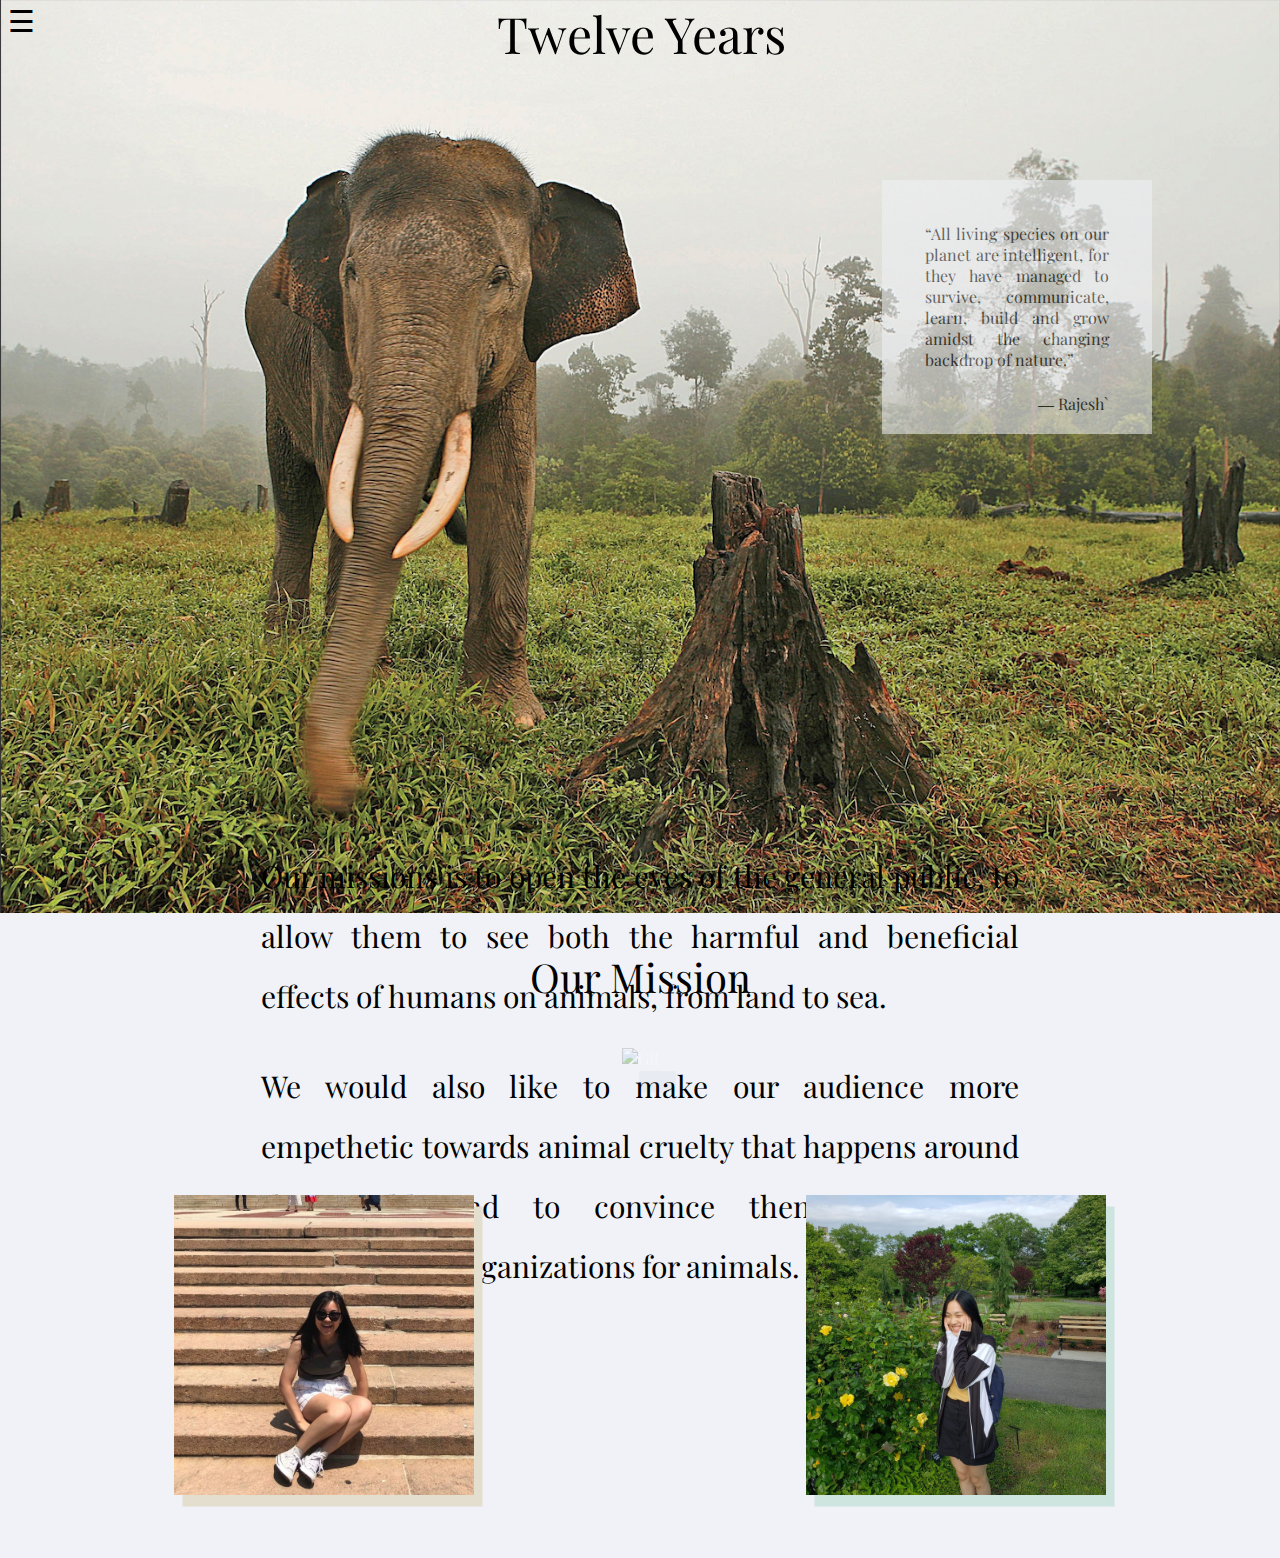
==== index.html @ f33ebe80 "added to index" ====
<!DOCTYPE html>
<html>
<link rel="stylesheet" href="index.css">
<link href="https://fonts.googleapis.com/css?family=Playfair+Display&display=swap" rel="stylesheet">

<head>
<meta name="viewport" content="width=device-width, initial-scale=1">
</head>
<body height=100%>
<div id="myNav" class="overlay">
  <a href="javascript:void(0)" class="closebtn" onclick="closeNav()">&times;</a>
  <br>
  <br>
  <br>
  <div class="column">
   <a style="padding-top:10px" id="sidebar1" href="asia.html">Asia</a>
     <a id="sidebar" href="asia.html#cities">Cities<a>
     <a id="sidebar" href="asia.html#taming">Taming<a>
     <a id="sidebar" href="asia.html#habitat">Loss of Habitat<a>
     <a id="sidebar" href="asia.html#transportation">Transportation<a>
   </div>
   <br>
   <br>
   <br>
  <div class="column">
   <a id="sidebar2" href="america.html">America</a>
     <a id="sidebar" href="america.html#cities">Cities<a>
     <a id="sidebar" href="america.html#taming">Taming<a>
     <a id="sidebar" href="america.html#habitat">Loss of Habitat<a>
     <a id="sidebar" href="america.html#transportation">Transportation<a>
 </div>
 <br>
 <br>
 <br>
    <div class="column">
    <a id="sidebar2" href="africa.html">Africa</a>
     <a id="sidebar" href="africa.html#cities">Cities<a>
     <a id="sidebar" href="africa.html#taming">Taming<a>
     <a id="sidebar" href="africa.html#Habitat">Loss of Habitat<a>
     <a id="sidebar" href="africa.html#tranportation">Transportation<a>
 </div>
 <br>
 <br>
 <br>
    <div class="column">
   <a id="sidebar2" href="antarctica.html">Antarctica</a>
     <a id="sidebar" href="antarctica.html#cities">Cities<a>
     <a id="sidebar" href="antarctica.html#cities">Taming<a>
     <a id="sidebar" href="antarctica.html#cities">Loss of Habitat<a>
     <a id="sidebar" href="antarctica.html#cities">Transportation<a>
     </div>
  <a id="bot" href="contact.html" class="bottomleft">Contact Us!</a>
 </div>

  <div class="leftcolumn">
	   <span style="font-size:30px;cursor:pointer" onclick="openNav()">&#9776;</span>
  </div>
  <div class="rightcolumn">

    <div id="main">
	   </div>
  </div>

<script>
/* Open when someone clicks on the span element */
function openNav() {
  document.getElementById("myNav").style.width = "100%";
}

/* Close when someone clicks on the "x" symbol inside the overlay */
function closeNav() {
  document.getElementById("myNav").style.width = "0%";
}
</script>
<h2><center>
    Twelve Years&nbsp;&nbsp;
  </h2></center>
    <br>
    <br>
    <br>
    <br>
    <div class="card">
      <p style="margin:0px;padding:10%;color:black">“All living species on our planet are intelligent, for they have managed to survive, communicate, learn, build and grow amidst the changing backdrop of nature.”
      </p>
      <p style="margin:0px;text-align:right;color:black">― Rajesh`</p>
    </div>
    <br>

    <center>
      <div class="container">
      <img class="image" src="pics/giphy.gif" alt="Gif"></img>
      <div class="top-center"><h3>Our Mission</h3></div>
      <div class="bottom-center">
        <p style="color:black">Our missions is to open the eyes of the general public, to allow them to see both the harmful and beneficial effects of humans on animals, from land to sea.</p>
        <p style="color:black">We would also like to make our audience more empethetic towards animal cruelty that happens around the world and to convince them to support philanthropic organizations for animals. </p>
      </div>
    </center>

    <div class="column1">
    <center>
    <div class="flip-card" style="box-shadow: 8.5px 11.5px #e4dece;background-color:#ede9de">
      <div class="flip-card-inner">
      <div class="flip-card-front">
        <img src="pics/endar.JPG" alt="Endar" style="width:300px;height:300px;">
      </div>
      <div class="flip-card-back" style="background-color: #ede9de">
        <h1>Endar Li</h1>
        <p style="text-align:center">Creater</p>
        <p>ο From New York, New York</p>
        <p>ο Ardent supporter of dim sum</p>
        <p>ο Loves memes.</p>
      </div>
    </center>
      </div>
    </div>
    </div>

    <div class="column1">
    <center>
    <div class="flip-card" style="box-shadow: 8.5px 11.5px #cee4de;background-color:#deede9">
      <div class="flip-card-inner">
      <div class="flip-card-front">
        <img src="pics/shirley.JPG" alt="Shirley" style="width:300px;height:300px;">
      </div>
      <div class="flip-card-back" style="background-color:#deede9">
        <h1>Shirley Tom</h1>
        <p style="text-align:center">Creater</p>
        <p>ο Loves teacup pomeranians.</p>
      </div>
      </div>
    </div>
  </center>
  </div>
</body>
</html>
---- index.css ----
/*paragraphs*/
body {
  font-family: 'Playfair Display', serif;
  background-color: #f0f2f7ff;
  transition: background-color .5s;
  background-image: url("pics/elephant.png");
  background-repeat: no-repeat;
  background-attachment: scroll;
  background-size: 100%;
  margin-top: 0px;
}

h1 {
  color: grey
}
h2 {
  font-size: 50px;
  color: black;
  margin-top: 0px;
  font-weight: normal;
}
h3 {
  font-size: 40px;
  color: black;
  margin-top: 0px;
  font-weight: normal;
}
p {
  color: grey;
  text-align: justify;
  padding-left: 10%;
  padding-right: 10%;
}
/* The Overlay (background) */
.overlay {
  /* Height & width depends on how you want to reveal the overlay (see JS below) */
  height: 100%;
  width: 0;
  position: fixed; /* Stay in place */
  z-index: 1; /* Sit on top */
  left: 0;
  top: 0;
  background-color: rgb(0,0,0); /* Black fallback color */
  background-color: rgba(0,0,0, 0.7); /* Black w/opacity */
  overflow-x: hidden; /* Disable horizontal scroll */
  transition: 0.5s; /* 0.5 second transition effect to slide in or slide down the overlay (height or width, depending on reveal) */
  column-count: 4;
  column-gap: 20px;

}

/* Position the content inside the overlay */
.overlay-content {
  position: relative;
  top: 25%; /* 25% from the top */
  width: 100%; /* 100% width */
  text-align: center; /* Centered text/links */
  margin-top: 30px; /* 30px top margin to avoid conflict with the close button on smaller screens */
}

/* The navigation links inside the overlay */
.overlay a {
  padding: 8px;
  text-decoration: none;
  font-size: 20px;
  color: #f1f1f1;
  display: block; /* Display block instead of inline */
  transition: 0.3s; /* Transition effects on hover (color) */
}

/* When you mouse over the navigation links, change their color */
.overlay a:hover, .overlay a:focus {
  color: #818181;
}

/* Position the close button (top right corner) */
.overlay .closebtn {
  position: absolute;
  top: 20px;
  right: 45px;
  font-size: 60px;
}

#sidebar {
  padding: 32px 8px 8px 24px;
  font-size: 17px;

}
#sidebar1 {
  font-family: 'Playfair Display', serif;
  font-size: 25px;
  transition: 0.3s;
  padding-bottom: 2px;
  font-family: 'Playfair Display', serif;
}
#sidebar2 {
  font-family: 'Playfair Display', serif;
  font-size: 25px;
  transition: 0.3s;
  padding-top: 23px;
  padding-bottom: 2px;
}

#bot {
  font-family: 'Playfair Display', serif;
  font-size: 25px;
  transition: 0.3s;
  bottom: 25px;
  left: 8px;
}
/* When the height of the screen is less than 450 pixels, change the font-size of the links and position the close button again, so they don't overlap */
@media screen and (max-height: 450px) {
  .overlay a {font-size: 20px}
  .overlay .closebtn {
    font-size: 40px;
    top: 15px;
    right: 35px;
  }
}
@media screen and (max-height: 670px) {
  .card {
    font-size: 12px;
  }
}
.card {
   padding: 20px;
   position: absolute;
   top: 20%;
   right: 10%;
   width: 230px;
   background-color: #f0f2f7ff;
   opacity: .55;
}
/* The flip card container - set the width and height to whatever you want. We have added the border property to demonstrate that the flip itself goes out of the box on hover (remove perspective if you don't want the 3D effect */
.flip-card {
  width: 300px;
  height: 300px;
  perspective: 1000px; /* Remove this if you don't want the 3D effect */
}

/* This container is needed to position the front and back side */
.flip-card-inner {
  position: relative;
  width: 100%;
  height: 100%;
  text-align: center;
  transition: transform 0.8s;
  transform-style: preserve-3d;
}

/* Do an horizontal flip when you move the mouse over the flip box container */
.flip-card:hover .flip-card-inner {
  transform: rotateY(180deg);
}

/* Position the front and back side */
.flip-card-front, .flip-card-back {
  position: absolute;
  width: 100%;
  height: 100%;
  backface-visibility: hidden;
}

/* Style the front side (fallback if image is missing) */
.flip-card-front {
  background-color: #bbb;
  color: black;
}

/* Style the back side */
.flip-card-back {
  color: white;
  transform: rotateY(180deg);
  height: 300px;
  width: 300px;
}
/* Responsive columns */
@media screen and (max-width: 900px) {
  .column1 {
    width: 100% !important;
    display: block;
    margin-bottom: 20px;
  }
  .row {
    margin-top: 220% !important;
  }
  .top-center {
    font-size: 30px !important
  }
  .bottom-center {
    top:43%;
    font-size: 20px !important;
    line-height: 1.5 !important;
  }
}
.column1 {
  float: left;
  width: 40%;
  padding: 0 5% 5% 5%;
}
.bottomleft{
  position: absolute;
  bottom: 100px;
  left: 10px;
}

.leftcolumn {
  float: left;
  width: fit-content;
}
.rightcolumn {
  float: right;
  height: -webkit-fill-available;
}
.image {
  margin: 8% 7.5% 10% 7.5%;
  opacity: .4;
  width: 75%;
  box-shadow: 17px 23px #dee2ed;
}
/* mission */
.container {
  margin-top: 58%;
  position: relative;
  text-align: center;
  color: white;
}
/* Bottom left text */
.bottom-center {
  transform: translate(-50%, -50%);
  position: absolute;
  width: 75%;
  left: 50%;
  line-height: 2;
  top: 50%;
  font-size: 30px;
  color: black;
  margin-top: 0px;
  font-weight: normal;
}
/* Top left text */
.top-center {
  transform: translate(-50%, -50%);
  position: absolute;
  left: 50%;
  top: 20%;
  font-size: 40px;
  color: black;
  margin-top: 0px;
  font-weight: normal;
}
/* Centered text */
.centered {
  position: absolute;
  top: 50%;
  left: 50%;
  transform: translate(-50%, -50%);
}
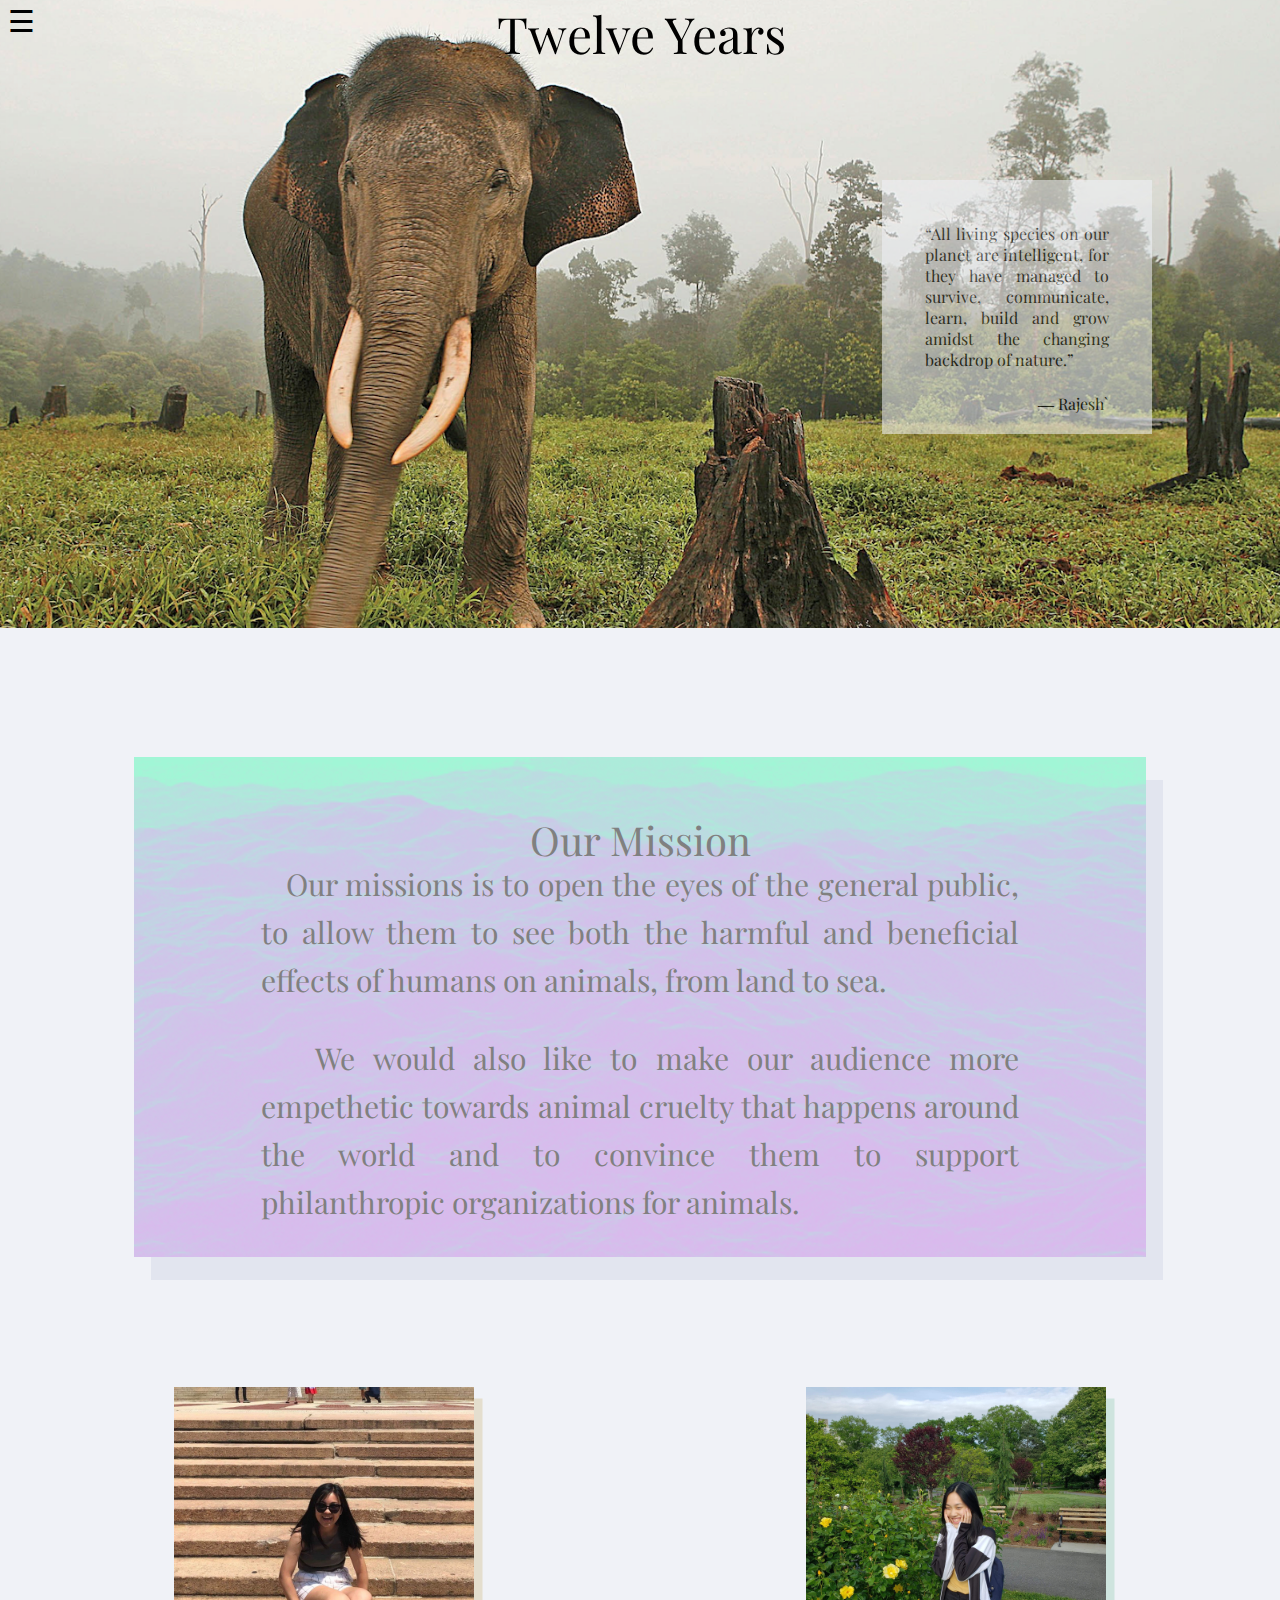
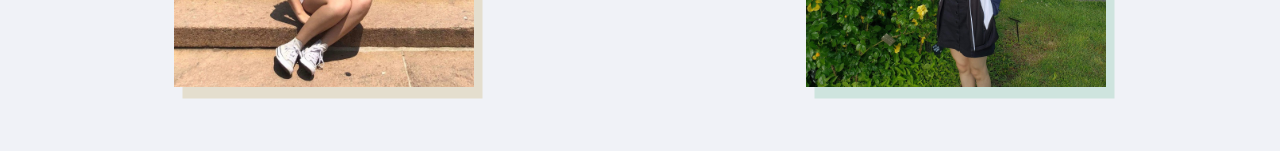
==== commit 93a8b5b2: "finished index" ====
--- a/index.html
+++ b/index.html
@@ -88,11 +88,11 @@
 
     <center>
       <div class="container">
-      <img class="image" src="pics/giphy.gif" alt="Gif"></img>
-      <div class="top-center"><h3>Our Mission</h3></div>
+      <img class="image" src="pics/waves.gif" alt="Gif"></img>
+      <div class="top-center"><h3 style="color:grey">Our Mission</h3></div>
       <div class="bottom-center">
-        <p style="color:black">Our missions is to open the eyes of the general public, to allow them to see both the harmful and beneficial effects of humans on animals, from land to sea.</p>
-        <p style="color:black">We would also like to make our audience more empethetic towards animal cruelty that happens around the world and to convince them to support philanthropic organizations for animals. </p>
+        <p style="margin-top:0px;">&nbsp;&nbsp;&nbsp;Our missions is to open the eyes of the general public, to allow them to see both the harmful and beneficial effects of humans on animals, from land to sea.</p>
+        <p>&nbsp;&nbsp;&nbsp;We would also like to make our audience more empethetic towards animal cruelty that happens around the world and to convince them to support philanthropic organizations for animals. </p>
       </div>
     </center>
 
--- a/index.css
+++ b/index.css
@@ -7,6 +7,7 @@
   background-repeat: no-repeat;
   background-attachment: scroll;
   background-size: 100%;
+  height: 100%;
   margin-top: 0px;
 }
 
@@ -22,7 +23,6 @@
 h3 {
   font-size: 40px;
   color: black;
-  margin-top: 0px;
   font-weight: normal;
 }
 p {
@@ -189,8 +189,8 @@
   }
   .bottom-center {
     top:43%;
-    font-size: 20px !important;
-    line-height: 1.5 !important;
+    font-size: 19px !important;
+    line-height: 1 !important;
   }
 }
 .column1 {
@@ -215,12 +215,13 @@
 .image {
   margin: 8% 7.5% 10% 7.5%;
   opacity: .4;
-  width: 75%;
-  box-shadow: 17px 23px #dee2ed;
+  width: 80%;
+  height: 500px;
+  box-shadow: 17px 23px #ced4e4;
 }
 /* mission */
 .container {
-  margin-top: 58%;
+  margin-top: 35%;
   position: relative;
   text-align: center;
   color: white;
@@ -231,8 +232,8 @@
   position: absolute;
   width: 75%;
   left: 50%;
-  line-height: 2;
-  top: 50%;
+  line-height: 160%;
+  top: 55%;
   font-size: 30px;
   color: black;
   margin-top: 0px;
@@ -243,7 +244,7 @@
   transform: translate(-50%, -50%);
   position: absolute;
   left: 50%;
-  top: 20%;
+  top: 25%;
   font-size: 40px;
   color: black;
   margin-top: 0px;
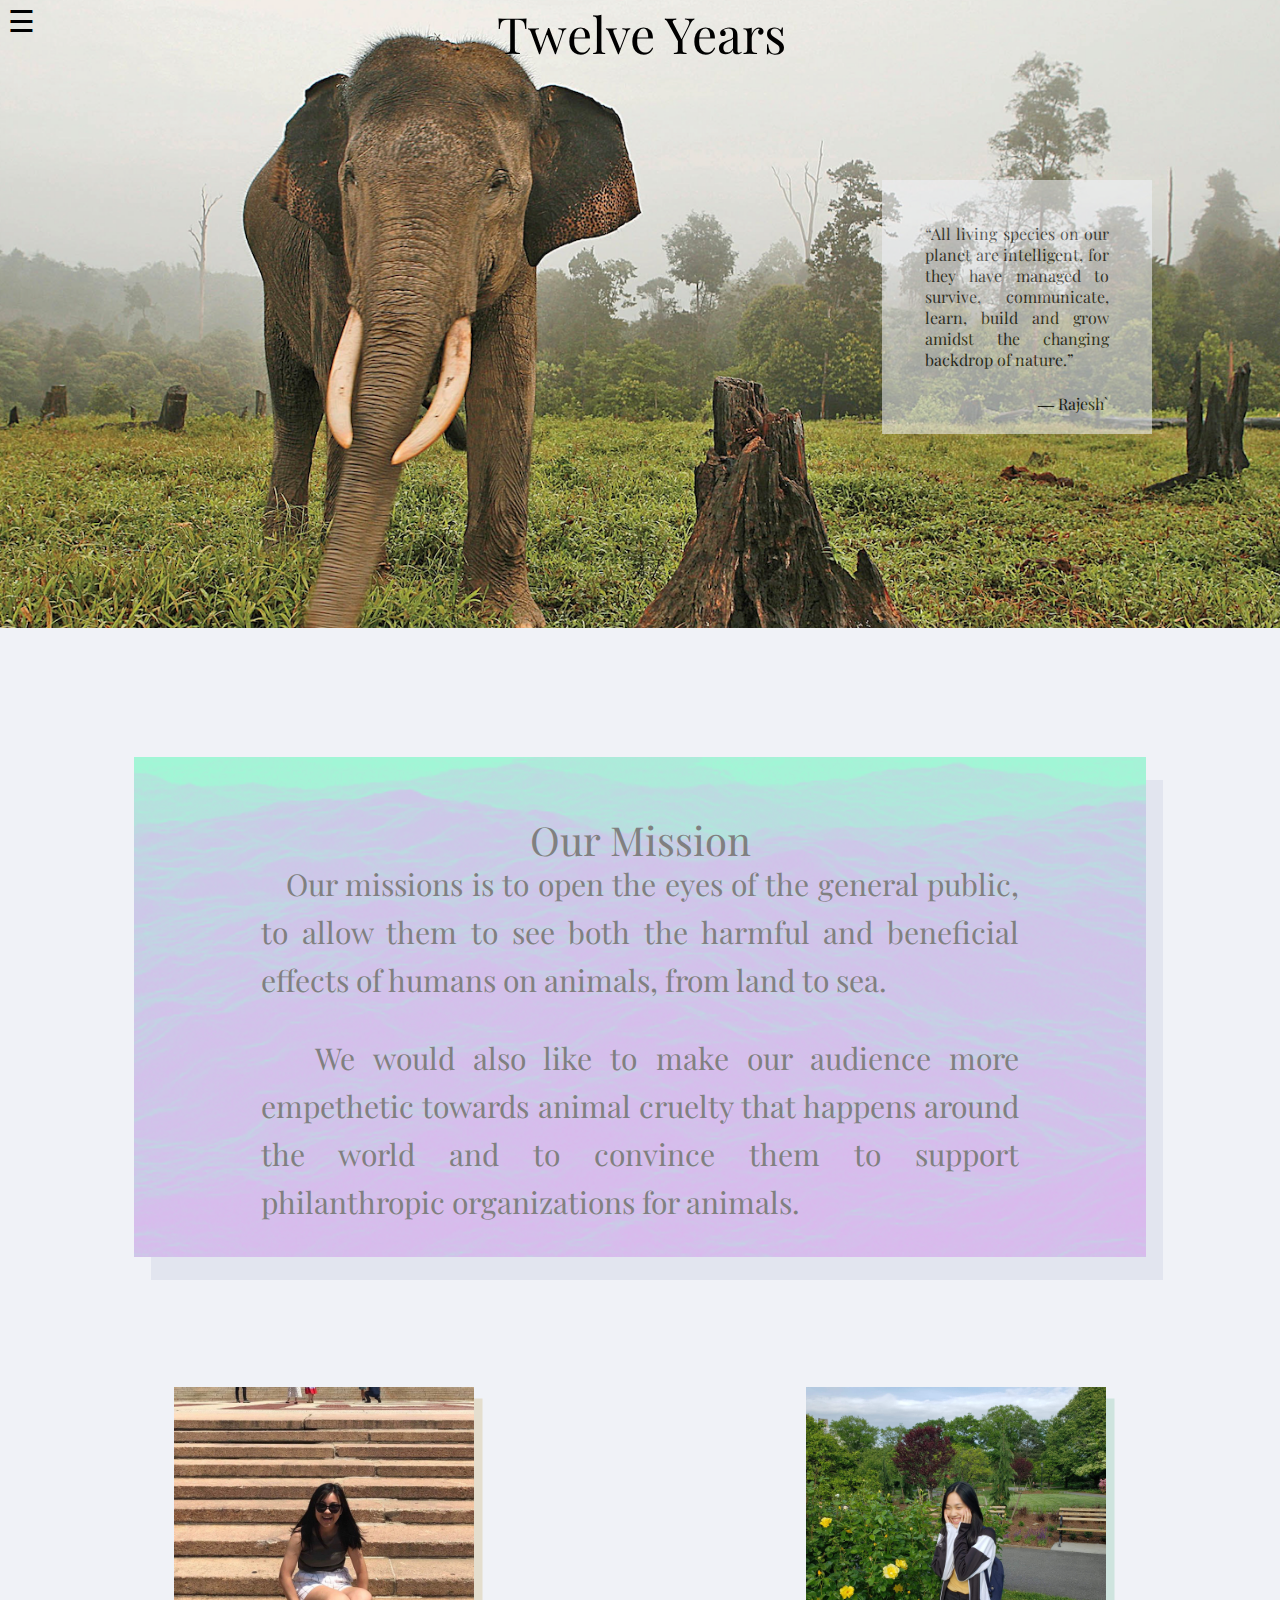
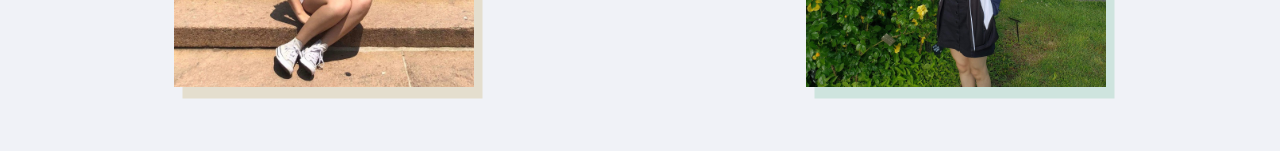
==== commit 6079d436: "j" ====
--- a/index.html
+++ b/index.html
@@ -106,9 +106,9 @@
       <div class="flip-card-back" style="background-color: #ede9de">
         <h1>Endar Li</h1>
         <p style="text-align:center">Creater</p>
-        <p>ο From New York, New York</p>
-        <p>ο Ardent supporter of dim sum</p>
-        <p>ο Loves memes.</p>
+        <p>○ From New York, New York</p>
+        <p>○ Ardent supporter of dim sum</p>
+        <p>○ Loves memes.</p>
       </div>
     </center>
       </div>
@@ -125,7 +125,9 @@
       <div class="flip-card-back" style="background-color:#deede9">
         <h1>Shirley Tom</h1>
         <p style="text-align:center">Creater</p>
-        <p>ο Loves teacup pomeranians.</p>
+        <p>○ Wants to go to Paris.</p>
+        <p>○ Loves pomeranians.</p>
+        <p>○ Huge fan of pasta.</p>
       </div>
       </div>
     </div>
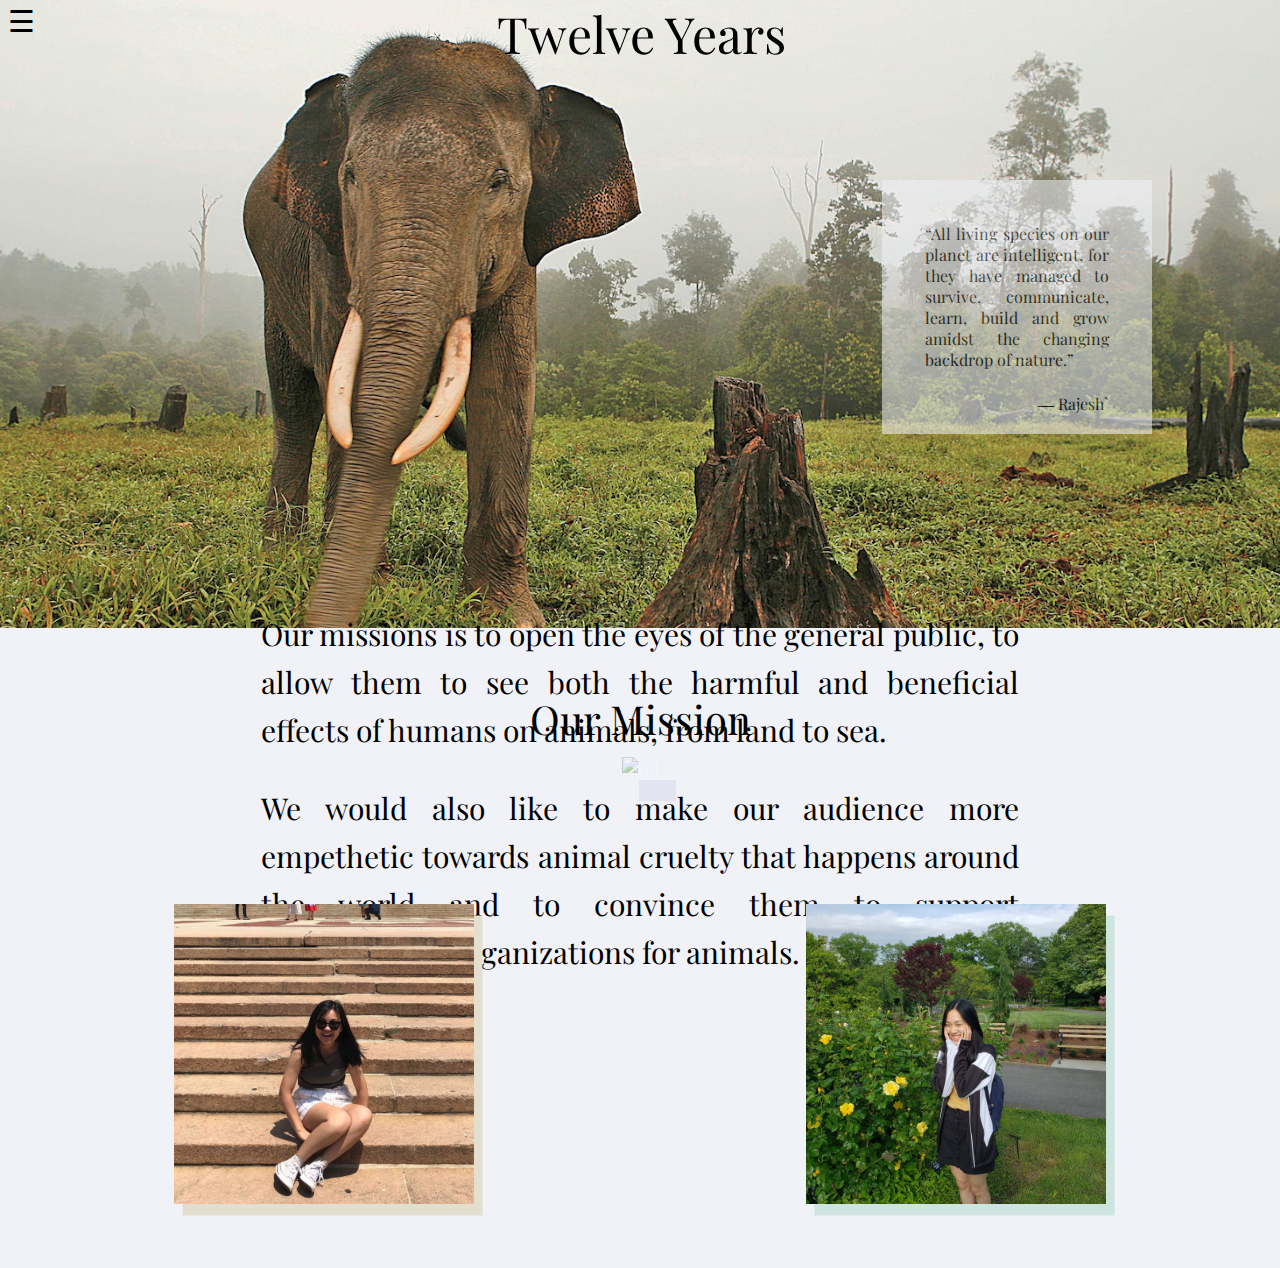
==== commit a54a42dc: "oops" ====
--- a/index.html
+++ b/index.html
@@ -14,40 +14,40 @@
   <br>
   <div class="column">
    <a style="padding-top:10px" id="sidebar1" href="asia.html">Asia</a>
-     <a id="sidebar" href="asia.html#cities">Cities<a>
-     <a id="sidebar" href="asia.html#taming">Taming<a>
-     <a id="sidebar" href="asia.html#habitat">Loss of Habitat<a>
-     <a id="sidebar" href="asia.html#transportation">Transportation<a>
+     <a id="sidebar" href="asiasub.html#cities">Cities<a>
+     <a id="sidebar" href="asiasub.html#taming">Taming<a>
+     <a id="sidebar" href="asiasub.html#habitat">Loss of Habitat<a>
+     <a id="sidebar" href="asiasub.html#transportation">Transportation<a>
    </div>
    <br>
    <br>
    <br>
   <div class="column">
    <a id="sidebar2" href="america.html">America</a>
-     <a id="sidebar" href="america.html#cities">Cities<a>
-     <a id="sidebar" href="america.html#taming">Taming<a>
-     <a id="sidebar" href="america.html#habitat">Loss of Habitat<a>
-     <a id="sidebar" href="america.html#transportation">Transportation<a>
+     <a id="sidebar" href="americasub.html#cities">Cities<a>
+     <a id="sidebar" href="americasub.html#taming">Taming<a>
+     <a id="sidebar" href="americasub.html#habitat">Loss of Habitat<a>
+     <a id="sidebar" href="americasub.html#transportation">Transportation<a>
  </div>
  <br>
  <br>
  <br>
     <div class="column">
     <a id="sidebar2" href="africa.html">Africa</a>
-     <a id="sidebar" href="africa.html#cities">Cities<a>
-     <a id="sidebar" href="africa.html#taming">Taming<a>
-     <a id="sidebar" href="africa.html#Habitat">Loss of Habitat<a>
-     <a id="sidebar" href="africa.html#tranportation">Transportation<a>
+     <a id="sidebar" href="africasub.html#cities">Cities<a>
+     <a id="sidebar" href="africasub.html#taming">Taming<a>
+     <a id="sidebar" href="africasub.html#Habitat">Loss of Habitat<a>
+     <a id="sidebar" href="africasub.html#tranportation">Transportation<a>
  </div>
  <br>
  <br>
  <br>
     <div class="column">
    <a id="sidebar2" href="antarctica.html">Antarctica</a>
-     <a id="sidebar" href="antarctica.html#cities">Cities<a>
-     <a id="sidebar" href="antarctica.html#cities">Taming<a>
-     <a id="sidebar" href="antarctica.html#cities">Loss of Habitat<a>
-     <a id="sidebar" href="antarctica.html#cities">Transportation<a>
+     <a id="sidebar" href="antarcticasub.html#cities">Cities<a>
+     <a id="sidebar" href="antarcticasub.html#cities">Taming<a>
+     <a id="sidebar" href="antarcticasub.html#cities">Loss of Habitat<a>
+     <a id="sidebar" href="antarcticasub.html#cities">Transportation<a>
      </div>
   <a id="bot" href="contact.html" class="bottomleft">Contact Us!</a>
  </div>
@@ -88,11 +88,11 @@
 
     <center>
       <div class="container">
-      <img class="image" src="pics/waves.gif" alt="Gif"></img>
-      <div class="top-center"><h3 style="color:grey">Our Mission</h3></div>
+      <img class="image" src="pics/giphy.gif" alt="Gif"></img>
+      <div class="top-center"><h3>Our Mission</h3></div>
       <div class="bottom-center">
-        <p style="margin-top:0px;">&nbsp;&nbsp;&nbsp;Our missions is to open the eyes of the general public, to allow them to see both the harmful and beneficial effects of humans on animals, from land to sea.</p>
-        <p>&nbsp;&nbsp;&nbsp;We would also like to make our audience more empethetic towards animal cruelty that happens around the world and to convince them to support philanthropic organizations for animals. </p>
+        <p style="color:black">Our missions is to open the eyes of the general public, to allow them to see both the harmful and beneficial effects of humans on animals, from land to sea.</p>
+        <p style="color:black">We would also like to make our audience more empethetic towards animal cruelty that happens around the world and to convince them to support philanthropic organizations for animals. </p>
       </div>
     </center>
 
@@ -127,6 +127,7 @@
         <p style="text-align:center">Creater</p>
         <p>○ Wants to go to Paris.</p>
         <p>○ Loves pomeranians.</p>
+        <p>○ Needs coffee.</p>
         <p>○ Huge fan of pasta.</p>
       </div>
       </div>
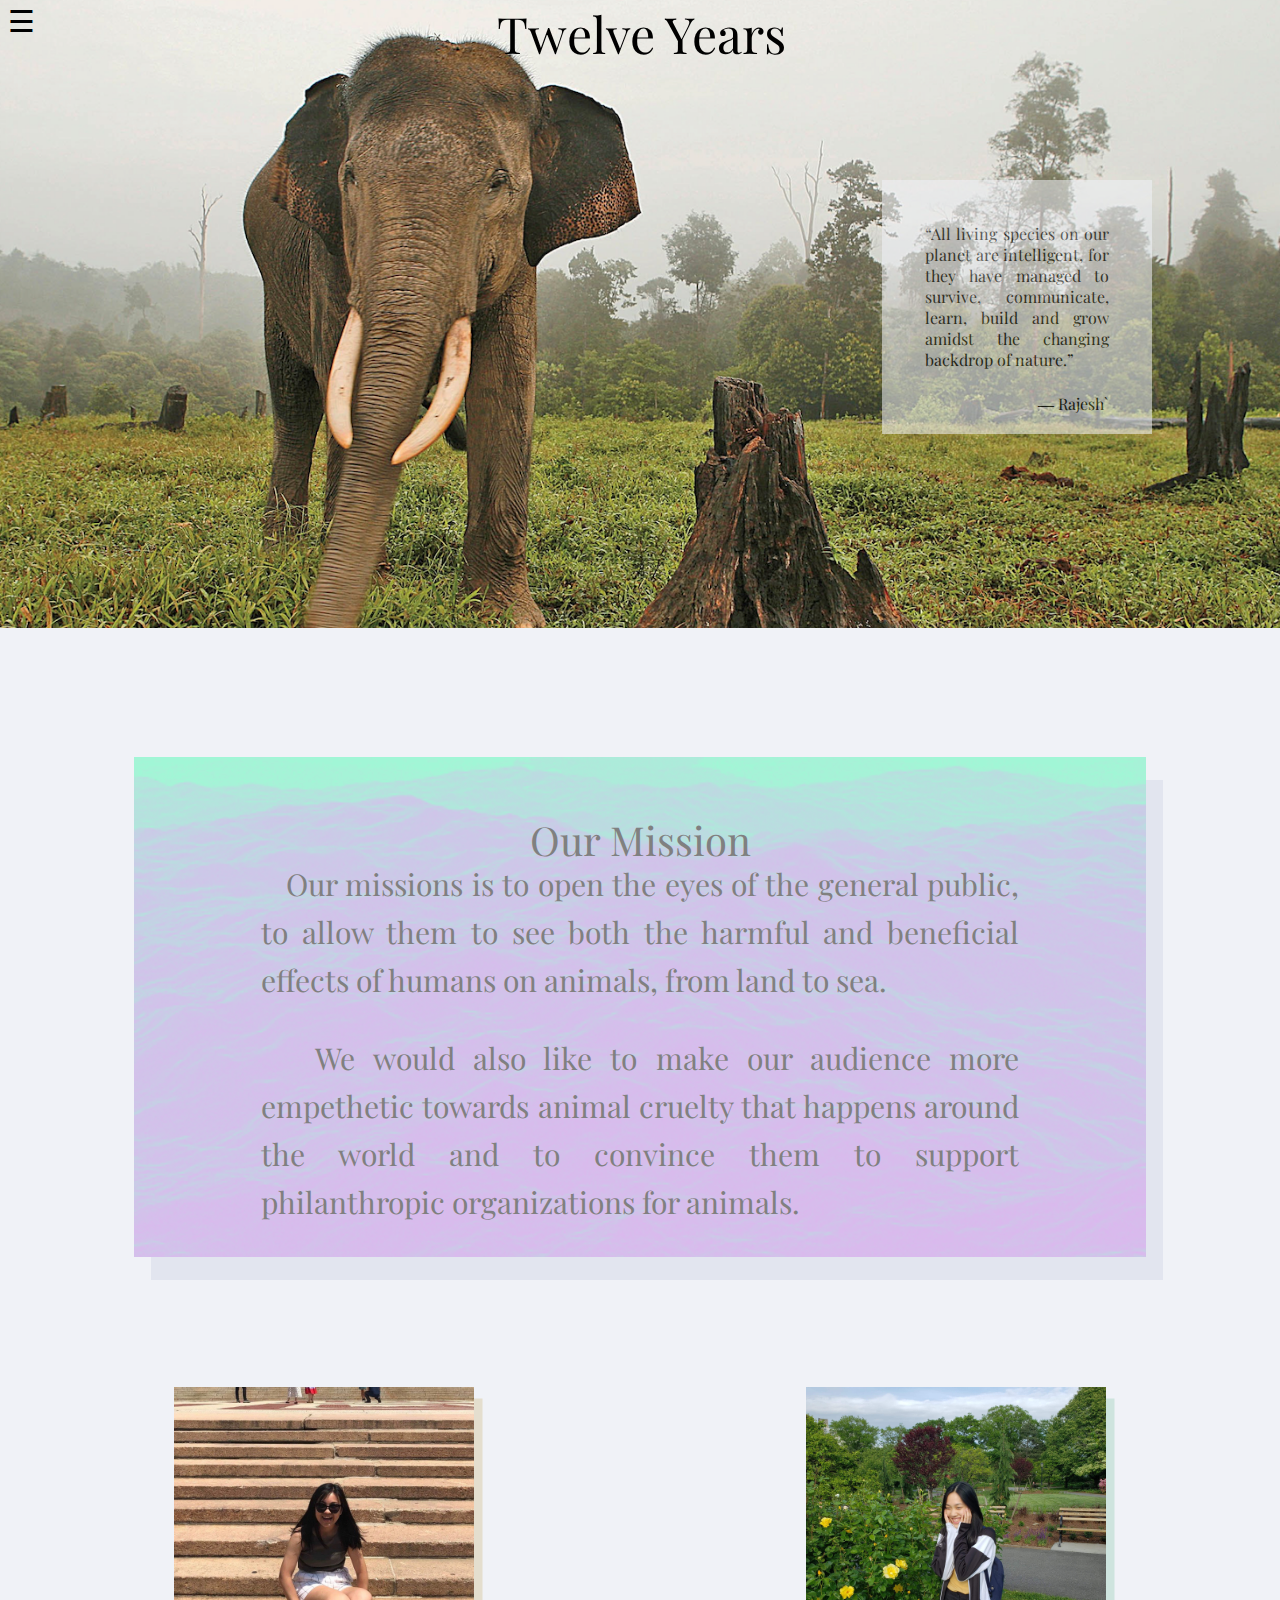
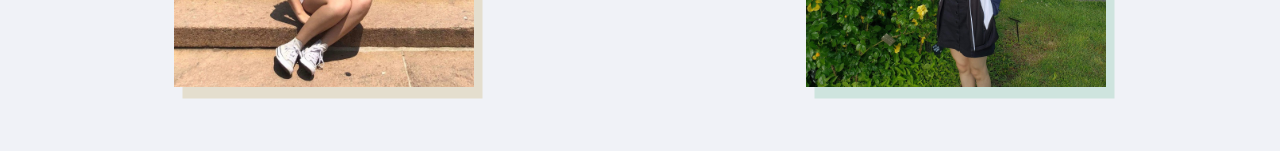
==== commit 052a46fb: "Merge branch 'master' of https://github.com/ShirleyTom/12years.io" ====
--- a/index.html
+++ b/index.html
@@ -88,11 +88,11 @@
 
     <center>
       <div class="container">
-      <img class="image" src="pics/giphy.gif" alt="Gif"></img>
-      <div class="top-center"><h3>Our Mission</h3></div>
+      <img class="image" src="pics/waves.gif" alt="Gif"></img>
+      <div class="top-center"><h3 style="color:grey">Our Mission</h3></div>
       <div class="bottom-center">
-        <p style="color:black">Our missions is to open the eyes of the general public, to allow them to see both the harmful and beneficial effects of humans on animals, from land to sea.</p>
-        <p style="color:black">We would also like to make our audience more empethetic towards animal cruelty that happens around the world and to convince them to support philanthropic organizations for animals. </p>
+        <p style="margin-top:0px;">&nbsp;&nbsp;&nbsp;Our missions is to open the eyes of the general public, to allow them to see both the harmful and beneficial effects of humans on animals, from land to sea.</p>
+        <p>&nbsp;&nbsp;&nbsp;We would also like to make our audience more empethetic towards animal cruelty that happens around the world and to convince them to support philanthropic organizations for animals. </p>
       </div>
     </center>
 
@@ -127,7 +127,6 @@
         <p style="text-align:center">Creater</p>
         <p>○ Wants to go to Paris.</p>
         <p>○ Loves pomeranians.</p>
-        <p>○ Needs coffee.</p>
         <p>○ Huge fan of pasta.</p>
       </div>
       </div>
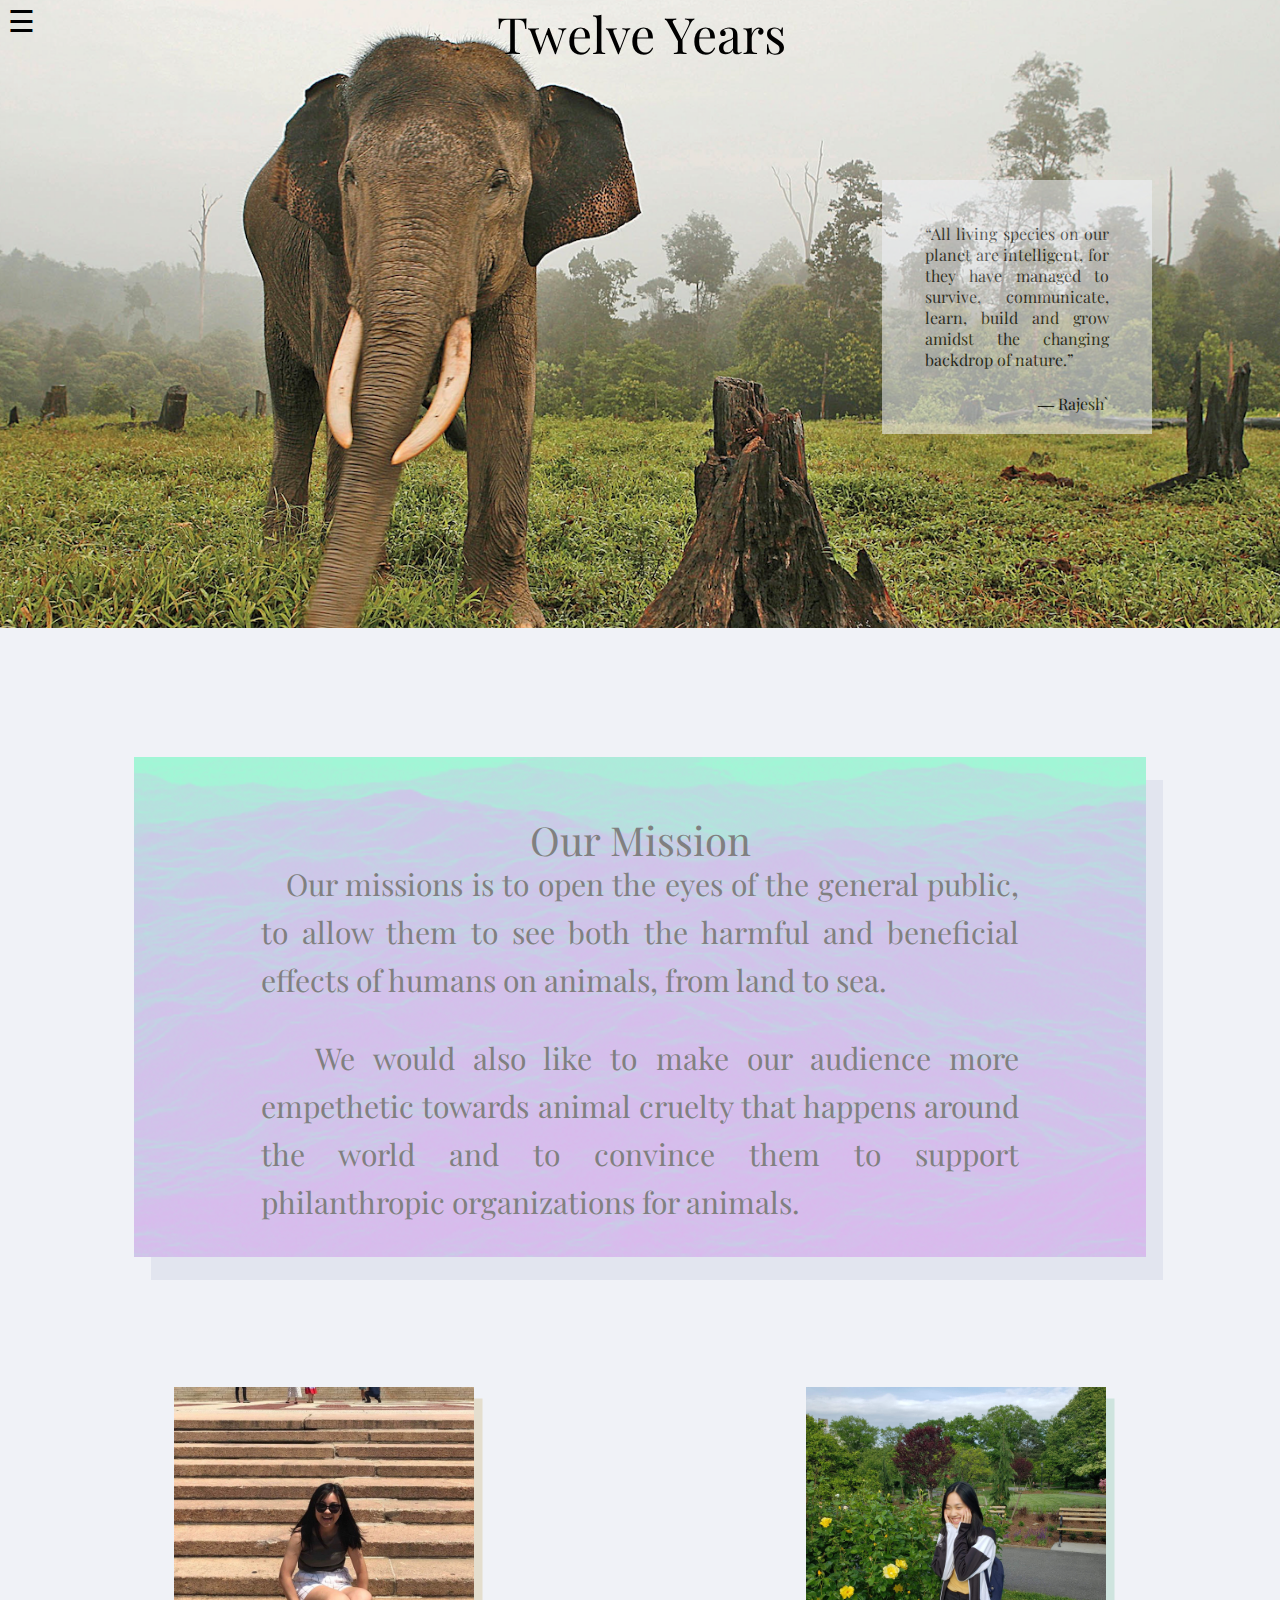
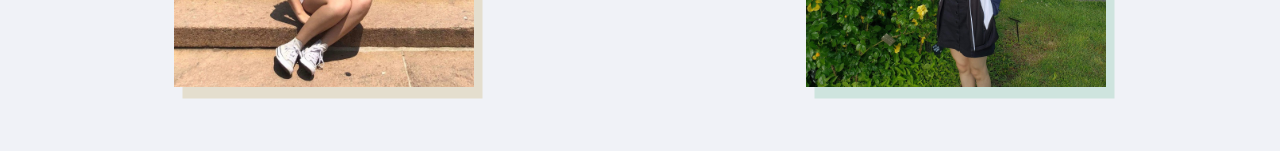
==== commit 8078ded5: "menu reformatted!" ====
--- a/index.html
+++ b/index.html
@@ -12,12 +12,12 @@
   <br>
   <br>
   <br>
+  <br>
   <div class="column">
    <a style="padding-top:10px" id="sidebar1" href="asia.html">Asia</a>
      <a id="sidebar" href="asiasub.html#cities">Cities<a>
      <a id="sidebar" href="asiasub.html#taming">Taming<a>
      <a id="sidebar" href="asiasub.html#habitat">Loss of Habitat<a>
-     <a id="sidebar" href="asiasub.html#transportation">Transportation<a>
    </div>
    <br>
    <br>
@@ -27,7 +27,6 @@
      <a id="sidebar" href="americasub.html#cities">Cities<a>
      <a id="sidebar" href="americasub.html#taming">Taming<a>
      <a id="sidebar" href="americasub.html#habitat">Loss of Habitat<a>
-     <a id="sidebar" href="americasub.html#transportation">Transportation<a>
  </div>
  <br>
  <br>
@@ -36,18 +35,16 @@
     <a id="sidebar2" href="africa.html">Africa</a>
      <a id="sidebar" href="africasub.html#cities">Cities<a>
      <a id="sidebar" href="africasub.html#taming">Taming<a>
-     <a id="sidebar" href="africasub.html#Habitat">Loss of Habitat<a>
-     <a id="sidebar" href="africasub.html#tranportation">Transportation<a>
+     <a id="sidebar" href="africasub.html#habitat">Loss of Habitat<a>
  </div>
  <br>
  <br>
  <br>
     <div class="column">
    <a id="sidebar2" href="antarctica.html">Antarctica</a>
-     <a id="sidebar" href="antarcticasub.html#cities">Cities<a>
-     <a id="sidebar" href="antarcticasub.html#cities">Taming<a>
-     <a id="sidebar" href="antarcticasub.html#cities">Loss of Habitat<a>
-     <a id="sidebar" href="antarcticasub.html#cities">Transportation<a>
+     <a id="sidebar" href="antarcticasub.html#fishing">Fishing<a>
+     <a id="sidebar" href="antarcticasub.html#pollution">Pollution<a>
+     <a id="sidebar" href="antarcticasub.html#habitat">Loss of Habitat<a>
      </div>
   <a id="bot" href="contact.html" class="bottomleft">Contact Us!</a>
  </div>
--- a/index.css
+++ b/index.css
@@ -55,7 +55,7 @@
   top: 25%; /* 25% from the top */
   width: 100%; /* 100% width */
   text-align: center; /* Centered text/links */
-  margin-top: 30px; /* 30px top margin to avoid conflict with the close button on smaller screens */
+  margin-top: 70px; /* 30px top margin to avoid conflict with the close button on smaller screens */
 }
 
 /* The navigation links inside the overlay */
@@ -84,7 +84,6 @@
 #sidebar {
   padding: 32px 8px 8px 24px;
   font-size: 17px;
-
 }
 #sidebar1 {
   font-family: 'Playfair Display', serif;
@@ -92,6 +91,7 @@
   transition: 0.3s;
   padding-bottom: 2px;
   font-family: 'Playfair Display', serif;
+  margin-top: 42px;
 }
 #sidebar2 {
   font-family: 'Playfair Display', serif;
@@ -203,7 +203,6 @@
   bottom: 100px;
   left: 10px;
 }
-
 .leftcolumn {
   float: left;
   width: fit-content;
